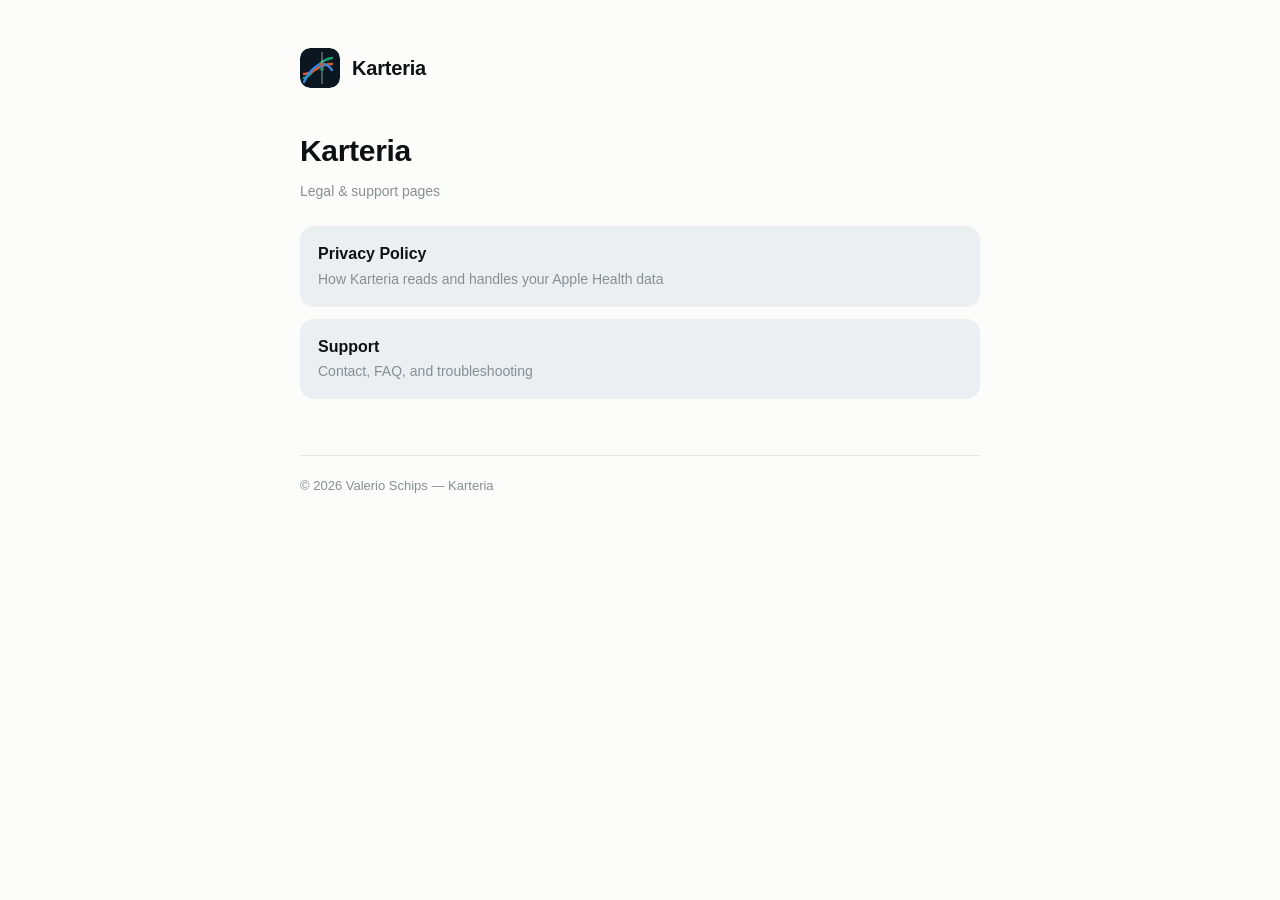
==== index.html @ f31d55e4 "Add files via upload" ====
<!doctype html>
<html lang="en">
<head>
<meta charset="utf-8">
<meta name="viewport" content="width=device-width, initial-scale=1">
<title>Karteria</title>
<link rel="icon" href="assets/brand-mark.svg">
<link rel="stylesheet" href="assets/style.css">
</head>
<body>
<div class="page">
  <a class="brand" href="index.html">
    <img class="brand-mark" src="assets/brand-mark.svg" alt="">
    <span class="brand-name">Karteria</span>
  </a>

  <h1>Karteria</h1>
  <p class="meta">Legal &amp; support pages</p>

  <div class="index-links">
    <a class="index-link" href="privacy-policy.html">
      <div class="title">Privacy Policy</div>
      <div class="sub">How Karteria reads and handles your Apple Health data</div>
    </a>
    <a class="index-link" href="support.html">
      <div class="title">Support</div>
      <div class="sub">Contact, FAQ, and troubleshooting</div>
    </a>
  </div>

  <footer>
    &copy; 2026 Valerio Schips — Karteria
  </footer>
</div>
</body>
</html>
---- assets/style.css ----
:root {
  --surface: #FCFCFB;
  --surface-2: #ECEFF1;
  --ink: #0D1114;
  --ink-muted: #868F95;
  --grid: #E2E5E6;
  --axis: #C2C7CA;
  --blue: #2A78D6;
  --orange: #EB6834;
  --green: #1BAF7A;
  --max-width: 720px;
}

@media (prefers-color-scheme: dark) {
  :root {
    --surface: #1A1C1D;
    --surface-2: #232628;
    --ink: #F2F5F6;
    --ink-muted: #7D868C;
    --grid: #2C2F31;
    --axis: #3D4143;
    --blue: #3987E5;
    --orange: #D95926;
    --green: #199E70;
  }
}

* { box-sizing: border-box; }

html, body {
  margin: 0;
  padding: 0;
  background: var(--surface);
  color: var(--ink);
}

body {
  font-family: ui-rounded, "SF Pro Rounded", -apple-system, BlinkMacSystemFont,
    "Segoe UI", Roboto, sans-serif;
  line-height: 1.55;
  font-size: 16px;
  -webkit-font-smoothing: antialiased;
}

.page {
  max-width: var(--max-width);
  margin: 0 auto;
  padding: 48px 20px 96px;
}

.brand {
  display: flex;
  align-items: center;
  gap: 12px;
  margin-bottom: 40px;
  text-decoration: none;
  color: var(--ink);
}

.brand-mark {
  width: 40px;
  height: 40px;
  border-radius: 10px;
  flex-shrink: 0;
}

.brand-name {
  font-size: 20px;
  font-weight: 700;
  letter-spacing: -0.01em;
}

h1 {
  font-size: 30px;
  font-weight: 800;
  letter-spacing: -0.01em;
  margin: 0 0 6px;
}

h2 {
  font-size: 19px;
  font-weight: 700;
  margin: 36px 0 10px;
  padding-top: 20px;
  border-top: 1px solid var(--grid);
}

h2:first-of-type {
  border-top: none;
  padding-top: 0;
}

p, li {
  color: var(--ink);
}

.meta {
  color: var(--ink-muted);
  font-size: 14px;
  margin: 0 0 8px;
}

.lang-switch {
  margin: 0 0 32px;
}

.lang-switch a {
  color: var(--ink-muted);
  font-size: 14px;
  text-decoration: none;
  border: 1px solid var(--axis);
  border-radius: 8px;
  padding: 4px 10px;
}

.lang-switch a:hover {
  border-color: var(--blue);
  color: var(--blue);
}

a {
  color: var(--blue);
  text-decoration: none;
}

a:hover {
  text-decoration: underline;
}

ul {
  padding-left: 22px;
}

li {
  margin-bottom: 6px;
}

strong {
  font-weight: 700;
}

code {
  background: var(--surface-2);
  border-radius: 6px;
  padding: 2px 6px;
  font-size: 0.92em;
}

.card {
  background: var(--surface-2);
  border-radius: 16px;
  padding: 20px 22px;
  margin: 18px 0;
}

.card p:last-child {
  margin-bottom: 0;
}

.contact {
  font-size: 18px;
  font-weight: 700;
}

.contact a {
  font-family: ui-monospace, "SF Mono", Menlo, monospace;
  font-weight: 600;
}

.index-links {
  display: grid;
  gap: 12px;
  margin-top: 24px;
}

.index-link {
  display: block;
  background: var(--surface-2);
  border-radius: 14px;
  padding: 16px 18px;
  color: var(--ink);
  text-decoration: none;
}

.index-link:hover {
  outline: 2px solid var(--blue);
}

.index-link .title {
  font-weight: 700;
  font-size: 16px;
  margin-bottom: 2px;
}

.index-link .sub {
  color: var(--ink-muted);
  font-size: 14px;
}

footer {
  margin-top: 56px;
  padding-top: 20px;
  border-top: 1px solid var(--grid);
  color: var(--ink-muted);
  font-size: 13px;
}
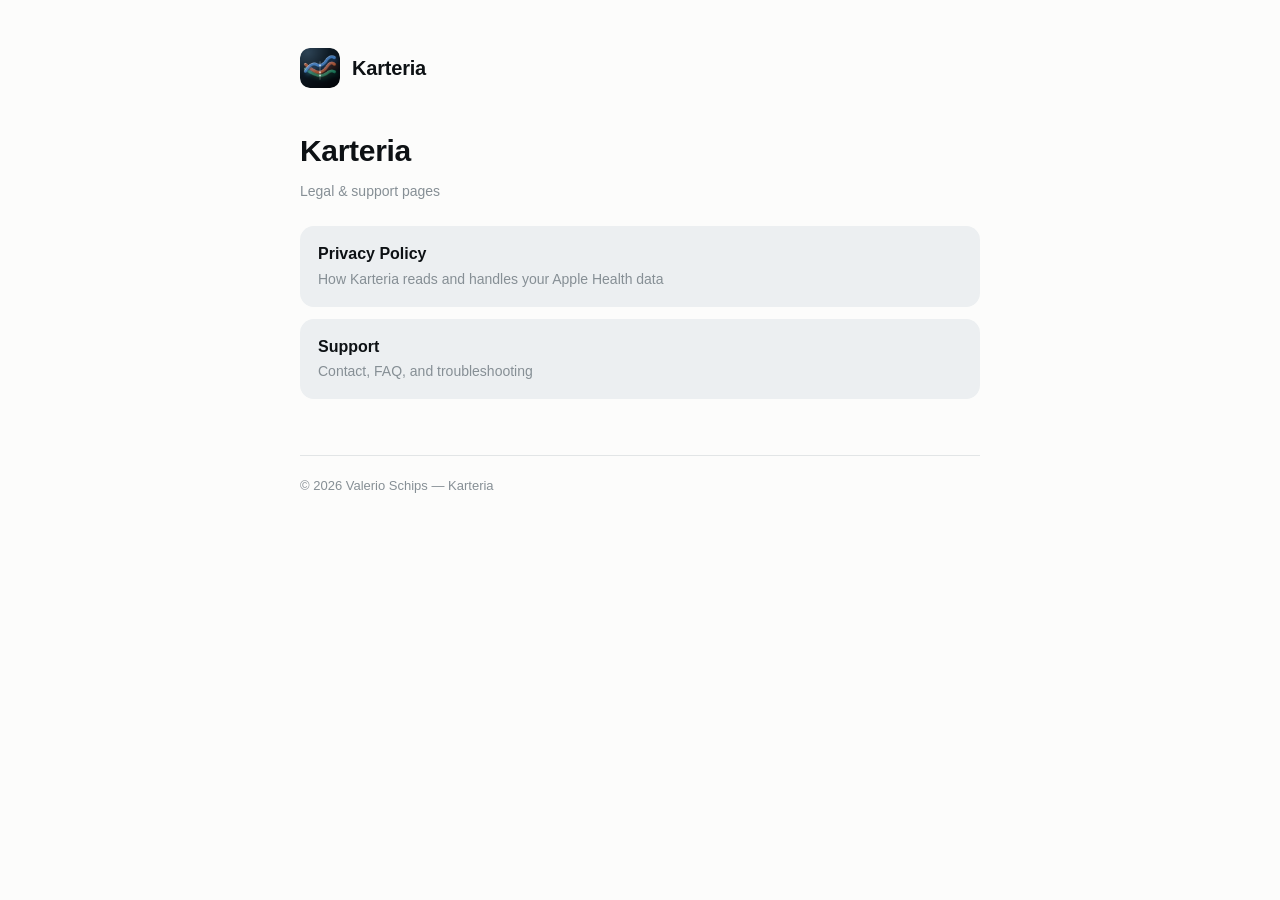
==== commit 41932176: "Add files via upload" ====
--- a/index.html
+++ b/index.html
@@ -4,13 +4,13 @@
 <meta charset="utf-8">
 <meta name="viewport" content="width=device-width, initial-scale=1">
 <title>Karteria</title>
-<link rel="icon" href="assets/brand-mark.svg">
+<link rel="icon" type="image/png" href="assets/app-icon.png">
 <link rel="stylesheet" href="assets/style.css">
 </head>
 <body>
 <div class="page">
   <a class="brand" href="index.html">
-    <img class="brand-mark" src="assets/brand-mark.svg" alt="">
+    <img class="brand-mark" src="assets/app-icon.png" alt="">
     <span class="brand-name">Karteria</span>
   </a>
 
--- a/assets/style.css
+++ b/assets/style.css
@@ -204,3 +204,28 @@
   color: var(--ink-muted);
   font-size: 13px;
 }
+
+/* Tables (privacy policy §7): scroll inside their box on narrow screens. */
+.table-wrap {
+  overflow-x: auto;
+  margin: 12px 0 20px;
+}
+
+table {
+  border-collapse: collapse;
+  width: 100%;
+  min-width: 560px;
+  font-size: 0.92em;
+}
+
+th, td {
+  text-align: left;
+  vertical-align: top;
+  padding: 8px 10px;
+  border-bottom: 1px solid var(--grid);
+}
+
+th {
+  background: var(--surface-2);
+  font-weight: 600;
+}
